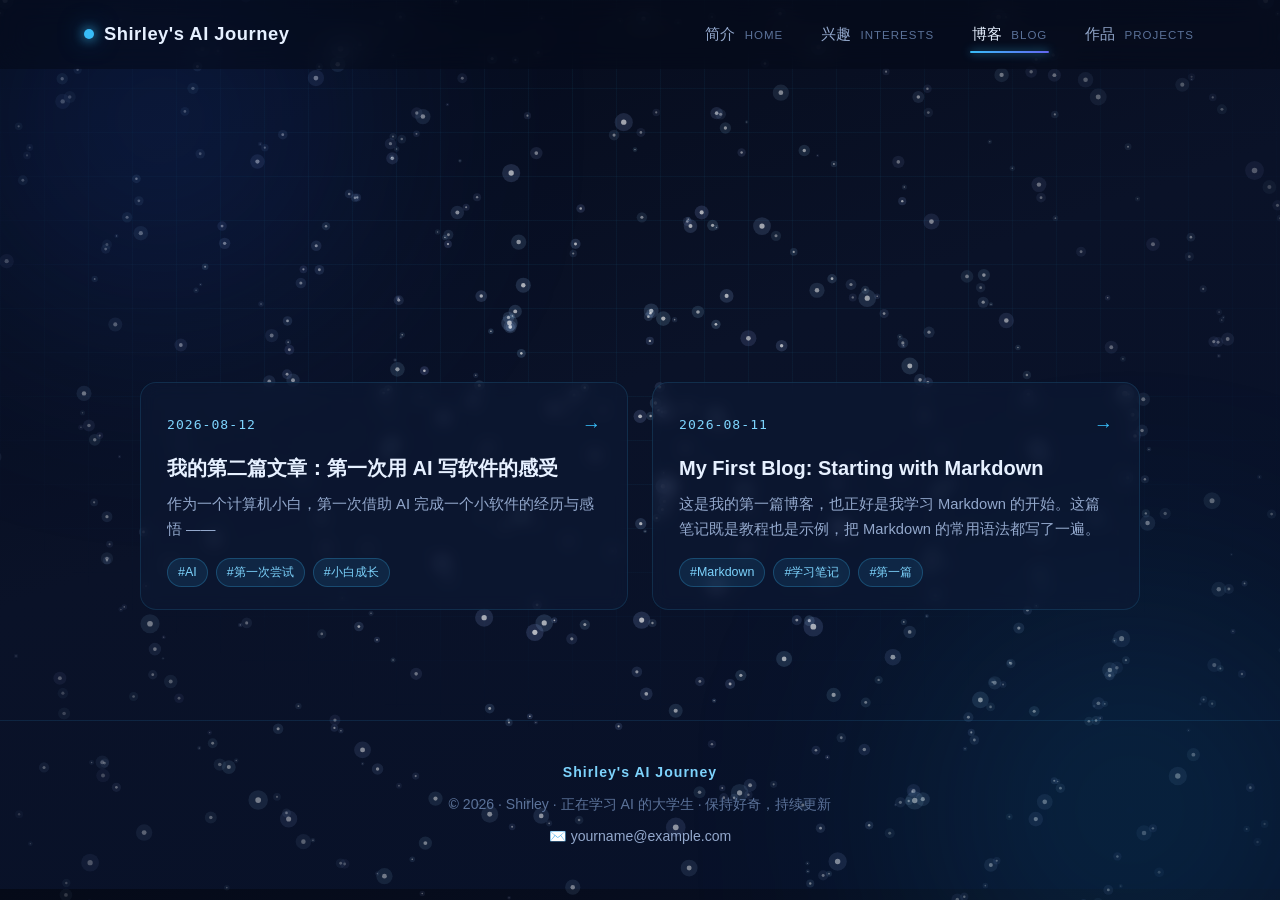
==== blog.html @ dbc84281 "Initial commit: Shirley's AI Journey 个人网站" ====
<!DOCTYPE html>
<html lang="zh-CN">
<head>
  <meta charset="UTF-8" />
  <meta name="viewport" content="width=device-width, initial-scale=1.0" />
  <title>博客 · Shirley's AI Journey</title>
  <meta name="description" content="Shirley 的 AI 学习过程记录博客" />
  <link rel="stylesheet" href="style.css" />
</head>
<body>

  <div class="bg-grid" aria-hidden="true"></div>
  <div class="bg-glow bg-glow-1" aria-hidden="true"></div>
  <div class="bg-glow bg-glow-2" aria-hidden="true"></div>

  <!-- 顶部导航 -->
  <header class="navbar">
    <div class="nav-inner">
      <a href="index.html" class="logo">
        <span class="logo-dot"></span>
        Shirley's&nbsp;AI&nbsp;Journey
      </a>
      <nav class="nav-links" id="navLinks">
        <a href="index.html#home" class="nav-link">简介 <em>Home</em></a>
        <a href="index.html#interests" class="nav-link">兴趣 <em>Interests</em></a>
        <a href="blog.html" class="nav-link active">博客 <em>Blog</em></a>
        <a href="projects.html" class="nav-link">作品 <em>Projects</em></a>
      </nav>
      <button class="nav-toggle" id="navToggle" aria-label="打开菜单" aria-expanded="false">
        <span></span><span></span><span></span>
      </button>
    </div>
  </header>

  <main>
    <!-- 博客页头 -->
    <section class="section blog-head">
      <div class="container">
        <p class="section-kicker reveal">AI LEARNING LOG</p>
        <h1 class="blog-title reveal">我的<span class="gradient-text">AI 学习博客</span></h1>
        <p class="section-sub reveal">记录学习 AI 过程中的思考、踩坑与收获。持续更新中……</p>
      </div>
    </section>

    <!-- 文章列表 -->
    <section class="section blog-list-section">
      <div class="container">
        <div id="postList" class="post-list">
          <!-- 文章卡片由 JS 渲染 -->
        </div>
        <div id="postEmpty" class="post-empty" hidden>
          <p>📭 还没有文章。</p>
          <p class="post-empty-sub">把写好的 md 文件放进 <code>articles/</code> 目录，并在 <code>articles/list.js</code> 中登记文件名即可。</p>
        </div>
      </div>
    </section>
  </main>

  <!-- 页脚 -->
  <footer class="footer">
    <div class="container footer-inner">
      <p class="footer-logo">Shirley's&nbsp;AI&nbsp;Journey</p>
      <p>© <span id="year"></span> · Shirley · 正在学习 AI 的大学生 · 保持好奇，持续更新</p>
      <p class="footer-email">✉️ yourname@example.com</p>
    </div>
  </footer>

  <script src="articles/parser.js?v=3"></script>
  <script src="articles/list.js?v=4"></script>
  <script>
    (function () {
      "use strict";

      /* 导航滚动 + 汉堡菜单（与首页一致） */
      const navbar = document.querySelector(".navbar");
      const onScrollNav = () => navbar.classList.toggle("scrolled", window.scrollY > 40);
      window.addEventListener("scroll", onScrollNav, { passive: true });
      onScrollNav();

      const navToggle = document.getElementById("navToggle");
      const navLinks = document.getElementById("navLinks");
      navToggle.addEventListener("click", () => {
        const isOpen = navLinks.classList.toggle("open");
        navToggle.classList.toggle("open", isOpen);
        navToggle.setAttribute("aria-expanded", String(isOpen));
      });
      navLinks.querySelectorAll("a").forEach((link) =>
        link.addEventListener("click", () => {
          navLinks.classList.remove("open");
          navToggle.classList.remove("open");
        })
      );

      /* 页脚年份 */
      document.getElementById("year").textContent = new Date().getFullYear();

      /* ---------- 渲染文章列表 ---------- */
      const listEl = document.getElementById("postList");
      const emptyEl = document.getElementById("postEmpty");

      async function loadPosts() {
        const files = window.BLOG_POSTS || [];
        const posts = [];
        let fetchFailed = false;

        for (const file of files) {
          try {
            const res = await fetch("articles/" + encodeURIComponent(file));
            if (!res.ok) continue;
            const text = await res.text();
            const { meta, tags, body, error } = BlogParser.parse(text);
            if (error) continue;
            posts.push({ file, meta, tags, body });
          } catch (e) {
            fetchFailed = true; /* 网络/协议错误，例如用 file:// 直接打开 */
          }
        }

        // 按日期倒序（无日期的排最后）
        posts.sort((a, b) => {
          const da = a.meta.date || "0000";
          const db = b.meta.date || "0000";
          return db.localeCompare(da);
        });

        if (posts.length === 0) {
          if (fetchFailed) {
            // 抓取失败：给出明确诊断
            const isFile = location.protocol === "file:";
            emptyEl.innerHTML =
              (isFile
                ? "<p>🔌 检测到你正在用 <code>file://</code> 直接打开页面。</p>"
                : "<p>🔌 读取文章失败（网络或服务器问题）。</p>") +
              "<p class='post-empty-sub'>浏览器出于安全限制，直接双击打开时无法读取博客文件。<br />" +
              "请通过本地服务器访问：<code>http://127.0.0.1:8000/blog.html</code><br />" +
              "若已在用服务器仍失败，请强制刷新（Mac：<code>Cmd+Shift+R</code>；Windows：<code>Ctrl+Shift+R</code>）。</p>";
          }
          emptyEl.hidden = false;
          return;
        }

        listEl.innerHTML = posts
          .map(
            (p) => `
          <a class="post-card reveal visible" href="post.html?file=${encodeURIComponent(p.file)}">
            <div class="post-card-top">
              <span class="post-date">${BlogParser.formatDate(p.meta.date)}</span>
              <span class="post-arrow">→</span>
            </div>
            <h2 class="post-card-title">${escapeHtml(p.meta.title || "未命名文章")}</h2>
            ${p.meta.summary ? `<p class="post-card-summary">${escapeHtml(p.meta.summary)}</p>` : ""}
            ${p.tags.length ? `<div class="post-tags">${p.tags.map((t) => `<span class="post-tag">#${escapeHtml(t)}</span>`).join("")}</div>` : ""}
          </a>`
          )
          .join("");
      }

      function escapeHtml(s) {
        return s.replace(/[&<>"']/g, (c) => ({
          "&": "&amp;", "<": "&lt;", ">": "&gt;", '"': "&quot;", "'": "&#39;",
        }[c]));
      }

      loadPosts();
    })();
  </script>
  <script src="galaxy.js"></script>
</body>
</html>
---- style.css ----
/* ============================================================
   Shirley's AI Journey · 蓝色科技感主题样式
   配色：深蓝黑背景 + 霓虹蓝渐变 + 玻璃拟态卡片
   ============================================================ */

:root {
  /* 蓝色主题色板 */
  --bg-0: #050a18;          /* 最深处 */
  --bg-1: #0a1228;          /* 主背景 */
  --bg-2: #0d1b36;          /* 卡片底层 */
  --blue-300: #7dd3fc;
  --blue-400: #38bdf8;
  --blue-500: #0ea5e9;      /* 主霓虹蓝 */
  --blue-600: #2563eb;
  --indigo-500: #6366f1;
  --text-main: #e6f0ff;
  --text-dim: #93a8cc;
  --text-faint: #5b7299;
  --border-glow: rgba(56, 189, 248, 0.28);
  --glass: rgba(13, 27, 54, 0.55);
  --radius: 16px;
  --transition: 0.35s cubic-bezier(0.22, 1, 0.36, 1);
}

* { margin: 0; padding: 0; box-sizing: border-box; }

html { scroll-behavior: smooth; }

body {
  font-family: "PingFang SC", "Microsoft YaHei", "Helvetica Neue", Arial,
    "Segoe UI", sans-serif;
  background: linear-gradient(160deg, var(--bg-0) 0%, var(--bg-1) 45%, #071129 100%);
  color: var(--text-main);
  line-height: 1.7;
  overflow-x: hidden;
  -webkit-font-smoothing: antialiased;
}

::selection { background: rgba(14, 165, 233, 0.4); color: #fff; }

a { color: inherit; text-decoration: none; }

img { display: block; max-width: 100%; }

/* ---------- 背景装饰 ---------- */
.bg-grid {
  position: fixed;
  inset: 0;
  z-index: -3;
  background-image:
    linear-gradient(rgba(56, 189, 248, 0.05) 1px, transparent 1px),
    linear-gradient(90deg, rgba(56, 189, 248, 0.05) 1px, transparent 1px);
  background-size: 44px 44px;
  mask-image: radial-gradient(ellipse 80% 70% at 50% 30%, #000 30%, transparent 75%);
  -webkit-mask-image: radial-gradient(ellipse 80% 70% at 50% 30%, #000 30%, transparent 75%);
}

.bg-glow {
  position: fixed;
  z-index: -2;
  border-radius: 50%;
  filter: blur(120px);
  opacity: 0.5;
  pointer-events: none;
}
.bg-glow-1 {
  width: 560px; height: 560px;
  top: -160px; left: -120px;
  background: radial-gradient(circle, rgba(37, 99, 235, 0.55), transparent 70%);
  animation: float-glow 12s ease-in-out infinite alternate;
}
.bg-glow-2 {
  width: 620px; height: 620px;
  bottom: -220px; right: -160px;
  background: radial-gradient(circle, rgba(14, 165, 233, 0.4), transparent 70%);
  animation: float-glow 14s ease-in-out infinite alternate-reverse;
}
@keyframes float-glow {
  from { transform: translate3d(0, 0, 0) scale(1); }
  to   { transform: translate3d(40px, 30px, 0) scale(1.12); }
}

/* ---------- 顶部导航 ---------- */
.navbar {
  position: fixed;
  top: 0; left: 0; right: 0;
  z-index: 100;
  backdrop-filter: blur(14px);
  -webkit-backdrop-filter: blur(14px);
  background: rgba(5, 10, 24, 0.55);
  border-bottom: 1px solid transparent;
  transition: border-color var(--transition), background var(--transition);
}
.navbar.scrolled {
  background: rgba(5, 10, 24, 0.85);
  border-bottom-color: var(--border-glow);
}
.nav-inner {
  max-width: 1160px;
  margin: 0 auto;
  padding: 0 24px;
  height: 68px;
  display: flex;
  align-items: center;
  justify-content: space-between;
}

.logo {
  display: flex;
  align-items: center;
  gap: 10px;
  font-size: 1.15rem;
  font-weight: 700;
  letter-spacing: 0.5px;
}
.logo-dot {
  width: 10px; height: 10px;
  border-radius: 50%;
  background: var(--blue-400);
  box-shadow: 0 0 12px var(--blue-400), 0 0 26px rgba(56, 189, 248, 0.6);
  animation: pulse-dot 2.2s ease-in-out infinite;
}
@keyframes pulse-dot {
  0%, 100% { transform: scale(1); opacity: 1; }
  50% { transform: scale(1.35); opacity: 0.75; }
}

.nav-links { display: flex; gap: 34px; }
.nav-link {
  position: relative;
  font-size: 0.95rem;
  color: var(--text-dim);
  transition: color var(--transition);
  padding: 6px 2px;
}
.nav-link em {
  font-style: normal;
  font-size: 0.72rem;
  margin-left: 5px;
  letter-spacing: 1px;
  text-transform: uppercase;
  color: var(--text-faint);
}
.nav-link::after {
  content: "";
  position: absolute;
  left: 0; bottom: 0;
  width: 0; height: 2px;
  border-radius: 2px;
  background: linear-gradient(90deg, var(--blue-400), var(--indigo-500));
  box-shadow: 0 0 8px rgba(56, 189, 248, 0.8);
  transition: width var(--transition);
}
.nav-link:hover, .nav-link.active { color: var(--text-main); }
.nav-link:hover::after, .nav-link.active::after { width: 100%; }

/* 移动端汉堡菜单 */
.nav-toggle {
  display: none;
  flex-direction: column;
  gap: 5px;
  background: none;
  border: 0;
  cursor: pointer;
  padding: 6px;
}
.nav-toggle span {
  width: 22px; height: 2px;
  background: var(--text-main);
  border-radius: 2px;
  transition: transform var(--transition), opacity var(--transition);
}
.nav-toggle.open span:nth-child(1) { transform: translateY(7px) rotate(45deg); }
.nav-toggle.open span:nth-child(2) { opacity: 0; }
.nav-toggle.open span:nth-child(3) { transform: translateY(-7px) rotate(-45deg); }

/* ---------- 通用容器 ---------- */
.container {
  max-width: 1160px;
  margin: 0 auto;
  padding: 0 24px;
}
.section { position: relative; }

/* ---------- 第一屏：简介 ---------- */
.hero {
  min-height: 100vh;
  display: flex;
  flex-direction: column;
  justify-content: center;
  padding: 120px 0 80px;
}
.hero-inner {
  display: grid;
  grid-template-columns: 1.15fr 0.85fr;
  gap: 56px;
  align-items: center;
}

.hero-kicker {
  display: flex;
  align-items: center;
  gap: 12px;
  color: var(--blue-300);
  font-size: 0.85rem;
  letter-spacing: 2px;
  text-transform: uppercase;
  margin-bottom: 22px;
}
.kicker-line {
  width: 40px; height: 2px;
  background: linear-gradient(90deg, var(--blue-400), transparent);
}

.hero-title {
  font-size: clamp(2.2rem, 5.2vw, 3.6rem);
  line-height: 1.25;
  font-weight: 800;
  letter-spacing: 0.5px;
  margin-bottom: 24px;
}
.gradient-text {
  background: linear-gradient(92deg, var(--blue-300) 0%, var(--blue-500) 55%, var(--indigo-500) 100%);
  -webkit-background-clip: text;
  background-clip: text;
  -webkit-text-fill-color: transparent;
  color: transparent;
}

.type-wrap { white-space: nowrap; }
.type-cursor {
  display: inline-block;
  width: 3px;
  margin-left: 4px;
  background: var(--blue-400);
  color: transparent;
  animation: blink 1s steps(1) infinite;
}
@keyframes blink { 50% { opacity: 0; } }

.hero-desc {
  color: var(--text-dim);
  font-size: 1.05rem;
  max-width: 560px;
  margin-bottom: 34px;
}
.hero-desc strong { color: var(--text-main); }

.hero-actions { display: flex; gap: 16px; flex-wrap: wrap; margin-bottom: 44px; }

.btn {
  display: inline-flex;
  align-items: center;
  gap: 8px;
  padding: 13px 28px;
  border-radius: 999px;
  font-size: 0.98rem;
  font-weight: 600;
  cursor: pointer;
  transition: transform var(--transition), box-shadow var(--transition),
    border-color var(--transition), background var(--transition);
}
.btn-primary {
  color: #04101f;
  background: linear-gradient(92deg, var(--blue-300), var(--blue-400));
  box-shadow: 0 8px 28px rgba(14, 165, 233, 0.4);
}
.btn-primary:hover {
  transform: translateY(-3px);
  box-shadow: 0 14px 38px rgba(14, 165, 233, 0.55);
}
.btn-arrow { transition: transform var(--transition); }
.btn-primary:hover .btn-arrow { transform: translateX(5px); }

.btn-ghost {
  color: var(--blue-300);
  border: 1px solid var(--border-glow);
  background: transparent;
}
.btn-ghost:hover {
  border-color: var(--blue-400);
  box-shadow: 0 0 22px rgba(56, 189, 248, 0.25);
  transform: translateY(-3px);
}

/* 关于我的信息卡片 */
.about-cards {
  display: grid;
  grid-template-columns: repeat(3, 1fr);
  gap: 16px;
}
.about-card {
  display: flex;
  gap: 13px;
  padding: 18px 16px;
  border-radius: var(--radius);
  background: var(--glass);
  border: 1px solid rgba(56, 189, 248, 0.14);
  backdrop-filter: blur(8px);
  -webkit-backdrop-filter: blur(8px);
  transition: transform var(--transition), border-color var(--transition),
    box-shadow var(--transition);
}
.about-card:hover {
  transform: translateY(-5px);
  border-color: var(--border-glow);
  box-shadow: 0 12px 32px rgba(14, 165, 233, 0.18);
}
.about-icon {
  font-size: 1.5rem;
  flex-shrink: 0;
  filter: drop-shadow(0 0 8px rgba(56, 189, 248, 0.5));
}
.about-card h3 { font-size: 0.98rem; margin-bottom: 4px; }
.about-card p { font-size: 0.83rem; color: var(--text-dim); }

/* 右侧终端面板 */
.hero-panel { position: relative; }
.panel-card {
  border-radius: var(--radius);
  background: rgba(8, 16, 34, 0.85);
  border: 1px solid var(--border-glow);
  box-shadow: 0 24px 60px rgba(2, 6, 18, 0.6), 0 0 40px rgba(14, 165, 233, 0.12);
  overflow: hidden;
  transform: perspective(1200px) rotateY(-8deg) rotateX(2deg);
  transition: transform var(--transition);
}
.panel-card:hover { transform: perspective(1200px) rotateY(0deg) rotateX(0deg); }
.panel-header {
  display: flex;
  align-items: center;
  gap: 7px;
  padding: 12px 16px;
  background: rgba(56, 189, 248, 0.08);
  border-bottom: 1px solid rgba(56, 189, 248, 0.15);
}
.panel-dot { width: 10px; height: 10px; border-radius: 50%; }
.panel-dot.red    { background: #ff5f57; }
.panel-dot.yellow { background: #febc2e; }
.panel-dot.green  { background: #28c840; }
.panel-title {
  margin-left: auto;
  font-size: 0.78rem;
  color: var(--text-faint);
  font-family: "SF Mono", Consolas, Menlo, monospace;
  letter-spacing: 1px;
}
.panel-body {
  padding: 20px 22px 26px;
  font-family: "SF Mono", Consolas, Menlo, monospace;
  font-size: 0.88rem;
}
.log-time { color: var(--text-faint); }
.log-cmd { color: var(--blue-300); }
.log-out { color: var(--text-dim); padding-left: 2.2em; }
.log-out.success { color: #4ade80; }
.log-cursor { color: var(--blue-400); animation: blink 1s steps(1) infinite; }
.panel-body p { margin-bottom: 7px; }

/* 向下滚动提示 */
.scroll-hint {
  position: absolute;
  left: 50%;
  bottom: 30px;
  transform: translateX(-50%);
  display: flex;
  flex-direction: column;
  align-items: center;
  gap: 8px;
  color: var(--text-faint);
  font-size: 0.7rem;
  letter-spacing: 3px;
}
.mouse {
  width: 24px; height: 38px;
  border: 2px solid var(--text-faint);
  border-radius: 14px;
  display: flex;
  justify-content: center;
  padding-top: 6px;
}
.wheel {
  width: 3px; height: 7px;
  border-radius: 3px;
  background: var(--blue-400);
  animation: wheel 1.6s ease-in-out infinite;
}
@keyframes wheel {
  0%   { transform: translateY(0); opacity: 1; }
  70%  { transform: translateY(12px); opacity: 0; }
  100% { transform: translateY(0); opacity: 0; }
}

/* ---------- 第二屏：兴趣爱好 ---------- */
.interests {
  padding: 120px 0 90px;
}
.section-head {
  text-align: center;
  margin-bottom: 56px;
}
.section-kicker {
  color: var(--blue-400);
  font-size: 0.8rem;
  letter-spacing: 4px;
  text-transform: uppercase;
  margin-bottom: 12px;
}
.section-title {
  font-size: clamp(1.8rem, 4vw, 2.7rem);
  font-weight: 800;
  margin-bottom: 14px;
}
.section-sub { color: var(--text-dim); font-size: 1rem; }

.interests-grid {
  display: grid;
  grid-template-columns: repeat(3, 1fr);
  gap: 26px;
}
.interest-card {
  border-radius: var(--radius);
  background: var(--glass);
  border: 1px solid rgba(56, 189, 248, 0.14);
  backdrop-filter: blur(8px);
  -webkit-backdrop-filter: blur(8px);
  overflow: hidden;
  transition: transform var(--transition), border-color var(--transition),
    box-shadow var(--transition);
}
.interest-card:hover {
  transform: translateY(-8px);
  border-color: var(--border-glow);
  box-shadow: 0 20px 50px rgba(2, 10, 30, 0.6), 0 0 34px rgba(14, 165, 233, 0.2);
}
.card-media {
  position: relative;
  height: 210px;
  overflow: hidden;
}
.card-media img {
  width: 100%;
  height: 100%;
  object-fit: cover;
  transition: transform 0.7s cubic-bezier(0.22, 1, 0.36, 1);
  filter: saturate(0.92) brightness(0.95);
}
.interest-card:hover .card-media img {
  transform: scale(1.08);
  filter: saturate(1.05) brightness(1.02);
}
.card-media::after {
  content: "";
  position: absolute;
  inset: 0;
  background: linear-gradient(180deg, transparent 40%, rgba(5, 10, 24, 0.75) 100%);
}
.card-tag {
  position: absolute;
  top: 14px; left: 14px;
  z-index: 2;
  padding: 5px 12px;
  border-radius: 999px;
  font-size: 0.76rem;
  letter-spacing: 1px;
  color: #e8f6ff;
  background: rgba(8, 20, 40, 0.6);
  border: 1px solid rgba(125, 211, 252, 0.35);
  backdrop-filter: blur(6px);
  -webkit-backdrop-filter: blur(6px);
}
.card-body { padding: 22px 22px 26px; }
.card-body h3 {
  font-size: 1.3rem;
  margin-bottom: 10px;
  display: flex;
  align-items: center;
  gap: 8px;
}
.card-body h3::after {
  content: "";
  flex: 0 0 26px;
  height: 2px;
  border-radius: 2px;
  background: linear-gradient(90deg, var(--blue-400), transparent);
}
.card-body p { color: var(--text-dim); font-size: 0.92rem; margin-bottom: 16px; }
.card-points { list-style: none; }
.card-points li {
  position: relative;
  padding-left: 20px;
  font-size: 0.88rem;
  color: var(--text-main);
  margin-bottom: 8px;
}
.card-points li::before {
  content: "";
  position: absolute;
  left: 0; top: 9px;
  width: 8px; height: 8px;
  border-radius: 2px;
  transform: rotate(45deg);
  background: linear-gradient(135deg, var(--blue-400), var(--indigo-500));
  box-shadow: 0 0 8px rgba(56, 189, 248, 0.7);
}

.photo-note {
  margin-top: 36px;
  text-align: center;
  font-size: 0.82rem;
  color: var(--text-faint);
}

/* 首页博客入口 */
.blog-cta {
  margin-top: 56px;
  display: flex;
  align-items: center;
  gap: 20px;
  flex-wrap: wrap;
  padding: 26px 30px;
  border-radius: var(--radius);
  background: linear-gradient(120deg, rgba(37, 99, 235, 0.16), rgba(14, 165, 233, 0.08));
  border: 1px solid var(--border-glow);
  box-shadow: 0 10px 34px rgba(2, 10, 30, 0.4);
}
.blog-cta-icon {
  font-size: 2rem;
  filter: drop-shadow(0 0 10px rgba(56, 189, 248, 0.6));
}
.blog-cta-text { flex: 1; min-width: 220px; }
.blog-cta-text h3 { font-size: 1.15rem; margin-bottom: 4px; }
.blog-cta-text p { color: var(--text-dim); font-size: 0.9rem; }

/* ---------- 页脚 ---------- */
.footer {
  border-top: 1px solid rgba(56, 189, 248, 0.12);
  padding: 40px 0;
}
.footer-inner {
  display: flex;
  flex-direction: column;
  align-items: center;
  gap: 8px;
  text-align: center;
  color: var(--text-faint);
  font-size: 0.88rem;
}
.footer-logo {
  font-weight: 700;
  color: var(--blue-300);
  letter-spacing: 1px;
  display: flex;
  align-items: center;
  gap: 8px;
}
.footer-email { color: var(--text-dim); }

/* ---------- 滚动渐入动画 ---------- */
.reveal {
  opacity: 0;
  transform: translateY(30px);
  transition: opacity 0.8s ease, transform 0.8s cubic-bezier(0.22, 1, 0.36, 1);
}
.reveal.visible {
  opacity: 1;
  transform: translateY(0);
}

/* ---------- 响应式 ---------- */
@media (max-width: 960px) {
  .hero-inner { grid-template-columns: 1fr; gap: 40px; }
  .hero-panel { max-width: 480px; }
  .panel-card { transform: none; }
  .interests-grid { grid-template-columns: 1fr; max-width: 520px; margin: 0 auto; }
}

@media (max-width: 640px) {
  .nav-links {
    position: fixed;
    top: 68px; left: 0; right: 0;
    flex-direction: column;
    gap: 0;
    background: rgba(5, 10, 24, 0.97);
    border-bottom: 1px solid var(--border-glow);
    padding: 12px 24px;
    transform: translateY(-120%);
    transition: transform var(--transition);
  }
  .nav-links.open { transform: translateY(0); }
  .nav-link { padding: 12px 2px; }
  .nav-toggle { display: flex; }

  .about-cards { grid-template-columns: 1fr; }
  .hero { padding-top: 110px; }
  .scroll-hint { display: none; }
}

/* ============================================================
   博客：列表页
   ============================================================ */
.blog-head {
  padding: 160px 0 20px;
  text-align: center;
}
.blog-title {
  font-size: clamp(2rem, 5vw, 3.2rem);
  font-weight: 800;
  margin-bottom: 14px;
}
.blog-list-section {
  padding: 40px 0 110px;
}

.post-list {
  display: grid;
  grid-template-columns: repeat(2, 1fr);
  gap: 24px;
  max-width: 1000px;
  margin: 0 auto;
}
.post-card {
  display: block;
  padding: 26px 26px 22px;
  border-radius: var(--radius);
  background: var(--glass);
  border: 1px solid rgba(56, 189, 248, 0.14);
  backdrop-filter: blur(8px);
  -webkit-backdrop-filter: blur(8px);
  transition: transform var(--transition), border-color var(--transition),
    box-shadow var(--transition);
}
.post-card:hover {
  transform: translateY(-6px);
  border-color: var(--border-glow);
  box-shadow: 0 16px 44px rgba(2, 10, 30, 0.6), 0 0 30px rgba(14, 165, 233, 0.18);
}
.post-card-top {
  display: flex;
  align-items: center;
  justify-content: space-between;
  margin-bottom: 12px;
}
.post-date {
  font-size: 0.82rem;
  letter-spacing: 1px;
  color: var(--blue-300);
  font-family: "SF Mono", Consolas, Menlo, monospace;
}
.post-arrow {
  color: var(--blue-400);
  font-size: 1.2rem;
  transition: transform var(--transition);
}
.post-card:hover .post-arrow { transform: translateX(5px); }
.post-card-title {
  font-size: 1.25rem;
  font-weight: 700;
  margin-bottom: 10px;
  line-height: 1.4;
}
.post-card-summary {
  color: var(--text-dim);
  font-size: 0.92rem;
  margin-bottom: 16px;
  display: -webkit-box;
  -webkit-line-clamp: 2;
  -webkit-box-orient: vertical;
  overflow: hidden;
}

.post-tags { display: flex; flex-wrap: wrap; gap: 8px; }
.post-tag {
  font-size: 0.78rem;
  padding: 3px 10px;
  border-radius: 999px;
  color: var(--blue-300);
  background: rgba(56, 189, 248, 0.1);
  border: 1px solid rgba(56, 189, 248, 0.25);
}

.post-empty {
  text-align: center;
  padding: 60px 0;
  color: var(--text-dim);
  font-size: 1.05rem;
}
.post-empty-sub {
  margin-top: 10px;
  font-size: 0.88rem;
  color: var(--text-faint);
}
.post-empty code {
  color: var(--blue-300);
  background: rgba(56, 189, 248, 0.12);
  padding: 2px 7px;
  border-radius: 6px;
  font-family: "SF Mono", Consolas, Menlo, monospace;
}

/* ============================================================
   博客：文章阅读页
   ============================================================ */
.post-section { padding: 140px 0 90px; }
.post-container { max-width: 820px; }

.post-back {
  display: inline-block;
  color: var(--blue-300);
  font-size: 0.92rem;
  margin-bottom: 28px;
  transition: transform var(--transition), color var(--transition);
}
.post-back:hover { color: var(--text-main); transform: translateX(-4px); }

.post-header { margin-bottom: 34px; }
.post-title {
  font-size: clamp(1.7rem, 4vw, 2.5rem);
  font-weight: 800;
  line-height: 1.35;
  margin-bottom: 14px;
}
.post-meta {
  display: flex;
  align-items: center;
  flex-wrap: wrap;
  gap: 14px;
}

.post-content {
  font-size: 1.02rem;
  color: var(--text-main);
  line-height: 1.9;
}
.post-content h2 {
  font-size: 1.5rem;
  margin: 42px 0 16px;
  padding-bottom: 10px;
  border-bottom: 1px solid rgba(56, 189, 248, 0.18);
}
.post-content h2::before {
  content: "▍";
  color: var(--blue-400);
  margin-right: 8px;
}
.post-content h3 {
  font-size: 1.2rem;
  margin: 30px 0 12px;
  color: var(--blue-300);
}
.post-content p { margin-bottom: 18px; }
.post-content a {
  color: var(--blue-400);
  text-decoration: underline;
  text-underline-offset: 3px;
}
.post-content strong { color: #fff; }
.post-content ul, .post-content ol { margin: 0 0 18px 1.4em; }
.post-content li { margin-bottom: 6px; }
.post-content li::marker { color: var(--blue-400); }

.post-content blockquote {
  margin: 20px 0;
  padding: 14px 20px;
  border-left: 3px solid var(--blue-500);
  background: rgba(56, 189, 248, 0.08);
  border-radius: 0 12px 12px 0;
  color: var(--text-dim);
}
.post-content blockquote p { margin-bottom: 0; }

.post-content code {
  font-family: "SF Mono", Consolas, Menlo, monospace;
  font-size: 0.9em;
  color: var(--blue-300);
  background: rgba(56, 189, 248, 0.12);
  padding: 2px 7px;
  border-radius: 6px;
}
.post-content pre {
  margin: 22px 0;
  border-radius: 12px;
  border: 1px solid rgba(56, 189, 248, 0.16);
  background: #0b1226;
  box-shadow: 0 10px 30px rgba(2, 8, 24, 0.5);
  overflow-x: auto;
}
.post-content pre code {
  display: block;
  padding: 18px 20px;
  background: none;
  color: var(--text-main);
  font-size: 0.88rem;
  line-height: 1.7;
}

.post-content table {
  width: 100%;
  border-collapse: collapse;
  margin: 22px 0;
  font-size: 0.94rem;
}
.post-content th, .post-content td {
  padding: 10px 14px;
  border: 1px solid rgba(56, 189, 248, 0.2);
  text-align: left;
}
.post-content th {
  background: rgba(56, 189, 248, 0.12);
  color: var(--blue-300);
  font-weight: 600;
}
.post-content tr:nth-child(even) td { background: rgba(56, 189, 248, 0.04); }

.post-content img {
  border-radius: 12px;
  border: 1px solid rgba(56, 189, 248, 0.2);
  margin: 22px auto;
  max-width: 100%;
}
.post-content hr {
  margin: 36px 0;
  border: 0;
  height: 1px;
  background: linear-gradient(90deg, transparent, var(--blue-500), transparent);
}

.loading { color: var(--text-faint); text-align: center; padding: 40px 0; }
.post-footer { margin-top: 46px; padding-top: 26px; border-top: 1px solid rgba(56, 189, 248, 0.15); }

/* 作品页：内容垂直居中，卡片上移至屏幕中央 */
.page-projects main {
  min-height: 100vh;
  display: flex;
  flex-direction: column;
  justify-content: center;
}
.page-projects .blog-head {
  padding: 130px 0 16px;
}
.page-projects .blog-list-section {
  padding: 20px 0 70px;
}

/* 博客相关响应式 */
@media (max-width: 860px) {
  .post-list { grid-template-columns: 1fr; }
}

/* ============================================================
   作品集：Projects
   ============================================================ */
.projects-grid {
  display: grid;
  grid-template-columns: repeat(3, 1fr);
  gap: 26px;
}
/* 单卡模式：一张大卡片居中 */
.projects-grid-single {
  grid-template-columns: 1fr;
  max-width: 760px;
  margin: 0 auto;
}

/* 卡片：封面为背景，文字叠加在封面之上 */
.project-card {
  position: relative;
  display: block;
  min-height: 420px;
  border-radius: var(--radius);
  border: 1px solid rgba(56, 189, 248, 0.2);
  overflow: hidden;
  box-shadow:
    0 0 18px rgba(56, 189, 248, 0.22),
    0 0 46px rgba(37, 99, 235, 0.12),
    inset 0 0 14px rgba(56, 189, 248, 0.06);
  transition: transform var(--transition), border-color var(--transition),
    box-shadow var(--transition);
}
/* 渐变发光边框 */
.project-card::before {
  content: "";
  position: absolute;
  inset: 0;
  z-index: 3;
  border-radius: inherit;
  padding: 1.5px;
  background: linear-gradient(
    135deg,
    rgba(125, 211, 252, 0.9),
    rgba(56, 189, 248, 0.25) 40%,
    rgba(99, 102, 241, 0.9)
  );
  -webkit-mask: linear-gradient(#000 0 0) content-box, linear-gradient(#000 0 0);
  -webkit-mask-composite: xor;
  mask: linear-gradient(#000 0 0) content-box, linear-gradient(#000 0 0);
  mask-composite: exclude;
  pointer-events: none;
}
/* 右上角光晕装饰 */
.project-card::after {
  content: "";
  position: absolute;
  top: 0;
  right: 0;
  width: 120px;
  height: 120px;
  background: radial-gradient(
    circle at top right,
    rgba(125, 211, 252, 0.4),
    transparent 70%
  );
  z-index: 1;
  pointer-events: none;
}
.projects-grid-single .project-card {
  min-height: 500px;
}
.project-card:hover {
  transform: translateY(-8px);
  border-color: rgba(125, 211, 252, 0.6);
  box-shadow:
    0 0 28px rgba(56, 189, 248, 0.5),
    0 0 80px rgba(37, 99, 235, 0.28),
    inset 0 0 18px rgba(56, 189, 248, 0.14);
}
.project-card-clickable {
  cursor: pointer;
}

/* 封面背景层（Grainient 渐变 或 图片） */
.project-cover-grainient,
.project-bg-img {
  position: absolute;
  inset: 0;
  width: 100%;
  height: 100%;
}
.project-bg-img {
  object-fit: cover;
  position: absolute;
  inset: 0;
  width: 100%;
  height: 100%;
  z-index: 1; /* 在渐变 canvas 之上：加载成功显示图片，失败隐藏则露出渐变 */
  background: linear-gradient(135deg, #1e3a8a, #0ea5e9); /* 图片加载前的占位背景 */
  transition: transform 0.7s cubic-bezier(0.22, 1, 0.36, 1);
}
.project-card:hover .project-bg-img {
  transform: scale(1.06);
}
.project-card:hover .project-cover-grainient {
  filter: brightness(1.08);
}

/* 底部渐变遮罩：保证文字可读 */
.project-overlay {
  position: absolute;
  inset: 0;
  z-index: 1;
  background: linear-gradient(
    180deg,
    rgba(5, 10, 24, 0.05) 25%,
    rgba(5, 10, 24, 0.55) 55%,
    rgba(5, 10, 24, 0.92) 100%
  );
  pointer-events: none;
}

/* 文字层：叠加在封面之上 */
.project-body {
  position: absolute;
  left: 0;
  right: 0;
  bottom: 0;
  z-index: 2;
  padding: 22px 24px 26px;
}
.projects-grid-single .project-body {
  padding: 30px 34px 34px;
}
.project-title-row {
  display: flex;
  align-items: center;
  justify-content: space-between;
  gap: 10px;
  margin-bottom: 10px;
}
.project-title-row h3 {
  font-size: 1.35rem;
  font-weight: 800;
  color: #fff;
}
.projects-grid-single .project-title-row h3 {
  font-size: 1.7rem;
}
.project-status {
  flex-shrink: 0;
  font-size: 0.74rem;
  padding: 3px 10px;
  border-radius: 999px;
  color: var(--blue-300);
  background: rgba(8, 20, 40, 0.55);
  border: 1px solid rgba(125, 211, 252, 0.35);
  backdrop-filter: blur(6px);
  -webkit-backdrop-filter: blur(6px);
}
.project-desc {
  color: #c9d8f0;
  font-size: 0.95rem;
  line-height: 1.8;
  margin-bottom: 14px;
  text-shadow: 0 1px 8px rgba(0, 0, 0, 0.6);
}
.projects-grid-single .project-desc {
  font-size: 1.08rem;
  line-height: 1.9;
  margin-bottom: 18px;
}
.project-card .post-tags .post-tag {
  background: rgba(8, 20, 40, 0.5);
}
.projects-grid-single .post-tag {
  font-size: 0.85rem;
  padding: 5px 14px;
}
.project-link {
  margin-top: 16px;
  padding: 9px 20px;
  font-size: 0.88rem;
}
.projects-grid-single .project-link {
  padding: 11px 24px;
  font-size: 0.95rem;
}

@media (max-width: 960px) {
  .projects-grid { grid-template-columns: repeat(2, 1fr); }
}
@media (max-width: 640px) {
  .projects-grid { grid-template-columns: 1fr; }
}
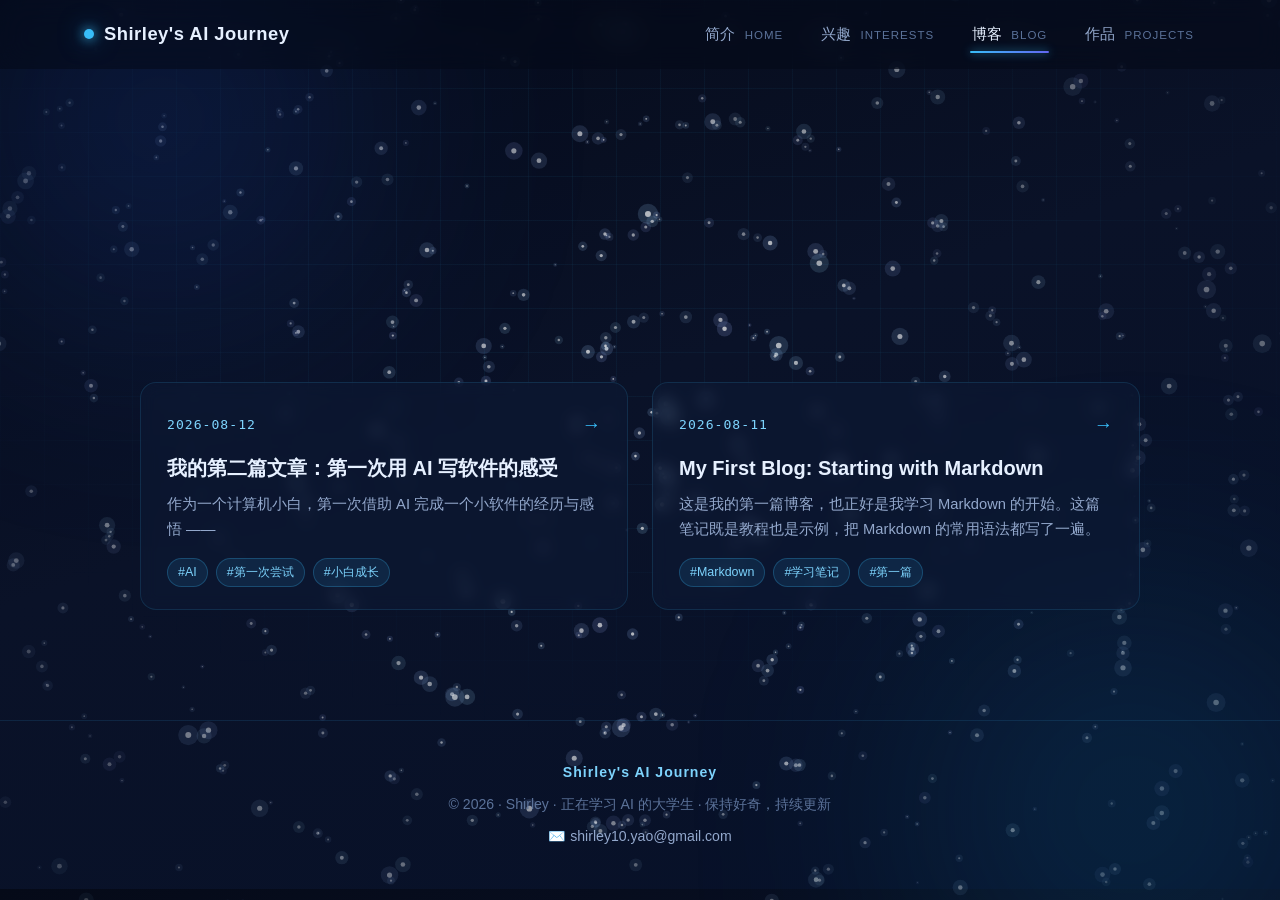
==== commit e3adc80f: "更新页脚邮箱为 shirley10.yao@gmail.com，移除兴趣栏图片说明" ====
--- a/blog.html
+++ b/blog.html
@@ -61,7 +61,7 @@
     <div class="container footer-inner">
       <p class="footer-logo">Shirley's&nbsp;AI&nbsp;Journey</p>
       <p>© <span id="year"></span> · Shirley · 正在学习 AI 的大学生 · 保持好奇，持续更新</p>
-      <p class="footer-email">✉️ yourname@example.com</p>
+      <p class="footer-email">✉️ shirley10.yao@gmail.com</p>
     </div>
   </footer>
 
--- a/style.css
+++ b/style.css
@@ -502,13 +502,6 @@
   transform: rotate(45deg);
   background: linear-gradient(135deg, var(--blue-400), var(--indigo-500));
   box-shadow: 0 0 8px rgba(56, 189, 248, 0.7);
-}
-
-.photo-note {
-  margin-top: 36px;
-  text-align: center;
-  font-size: 0.82rem;
-  color: var(--text-faint);
 }
 
 /* 首页博客入口 */
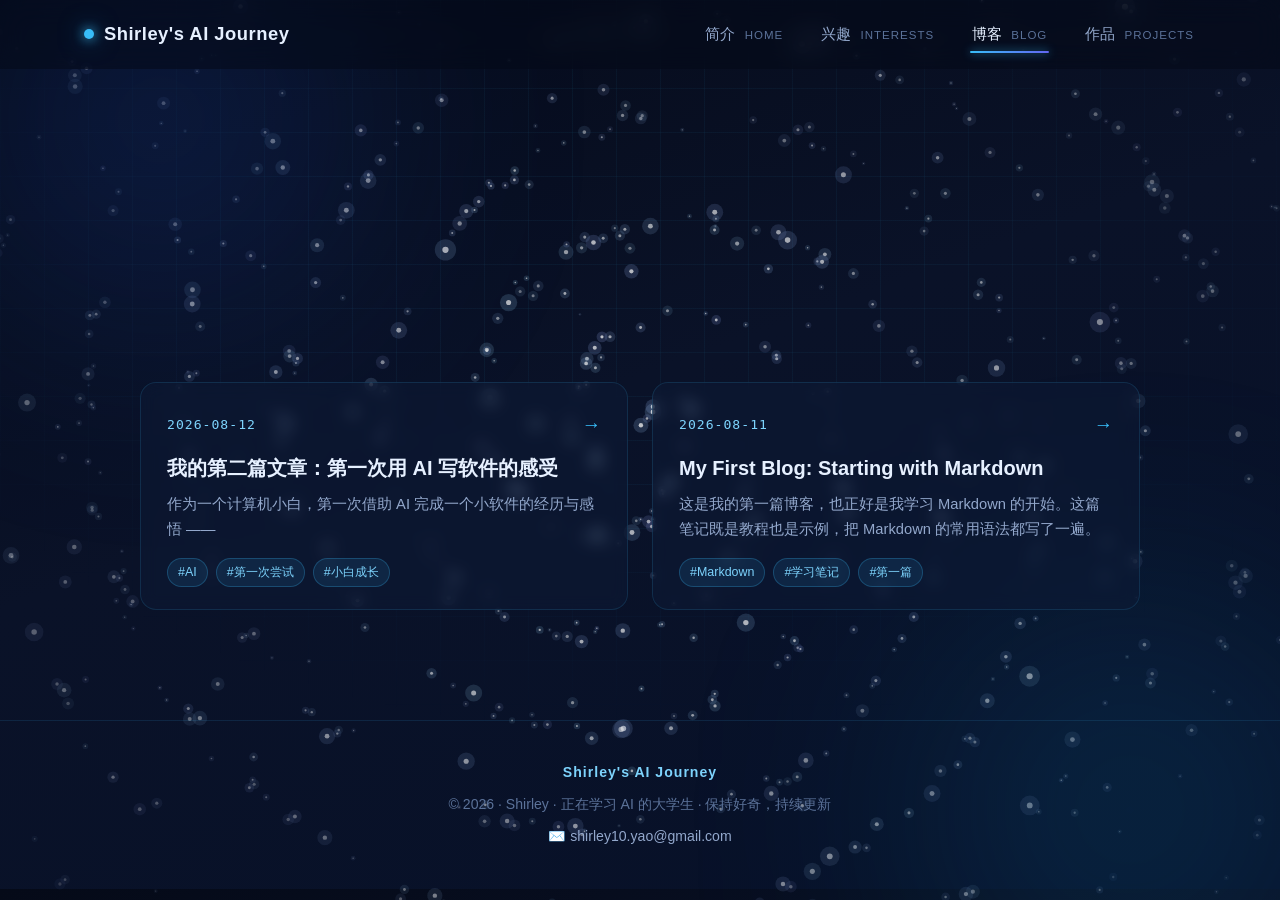
==== commit 4dfa1bb5: "添加粉色小猪 favicon 图标" ====
--- a/blog.html
+++ b/blog.html
@@ -3,6 +3,7 @@
 <head>
   <meta charset="UTF-8" />
   <meta name="viewport" content="width=device-width, initial-scale=1.0" />
+  <link rel="icon" type="image/svg+xml" href="favicon.svg" />
   <title>博客 · Shirley's AI Journey</title>
   <meta name="description" content="Shirley 的 AI 学习过程记录博客" />
   <link rel="stylesheet" href="style.css" />
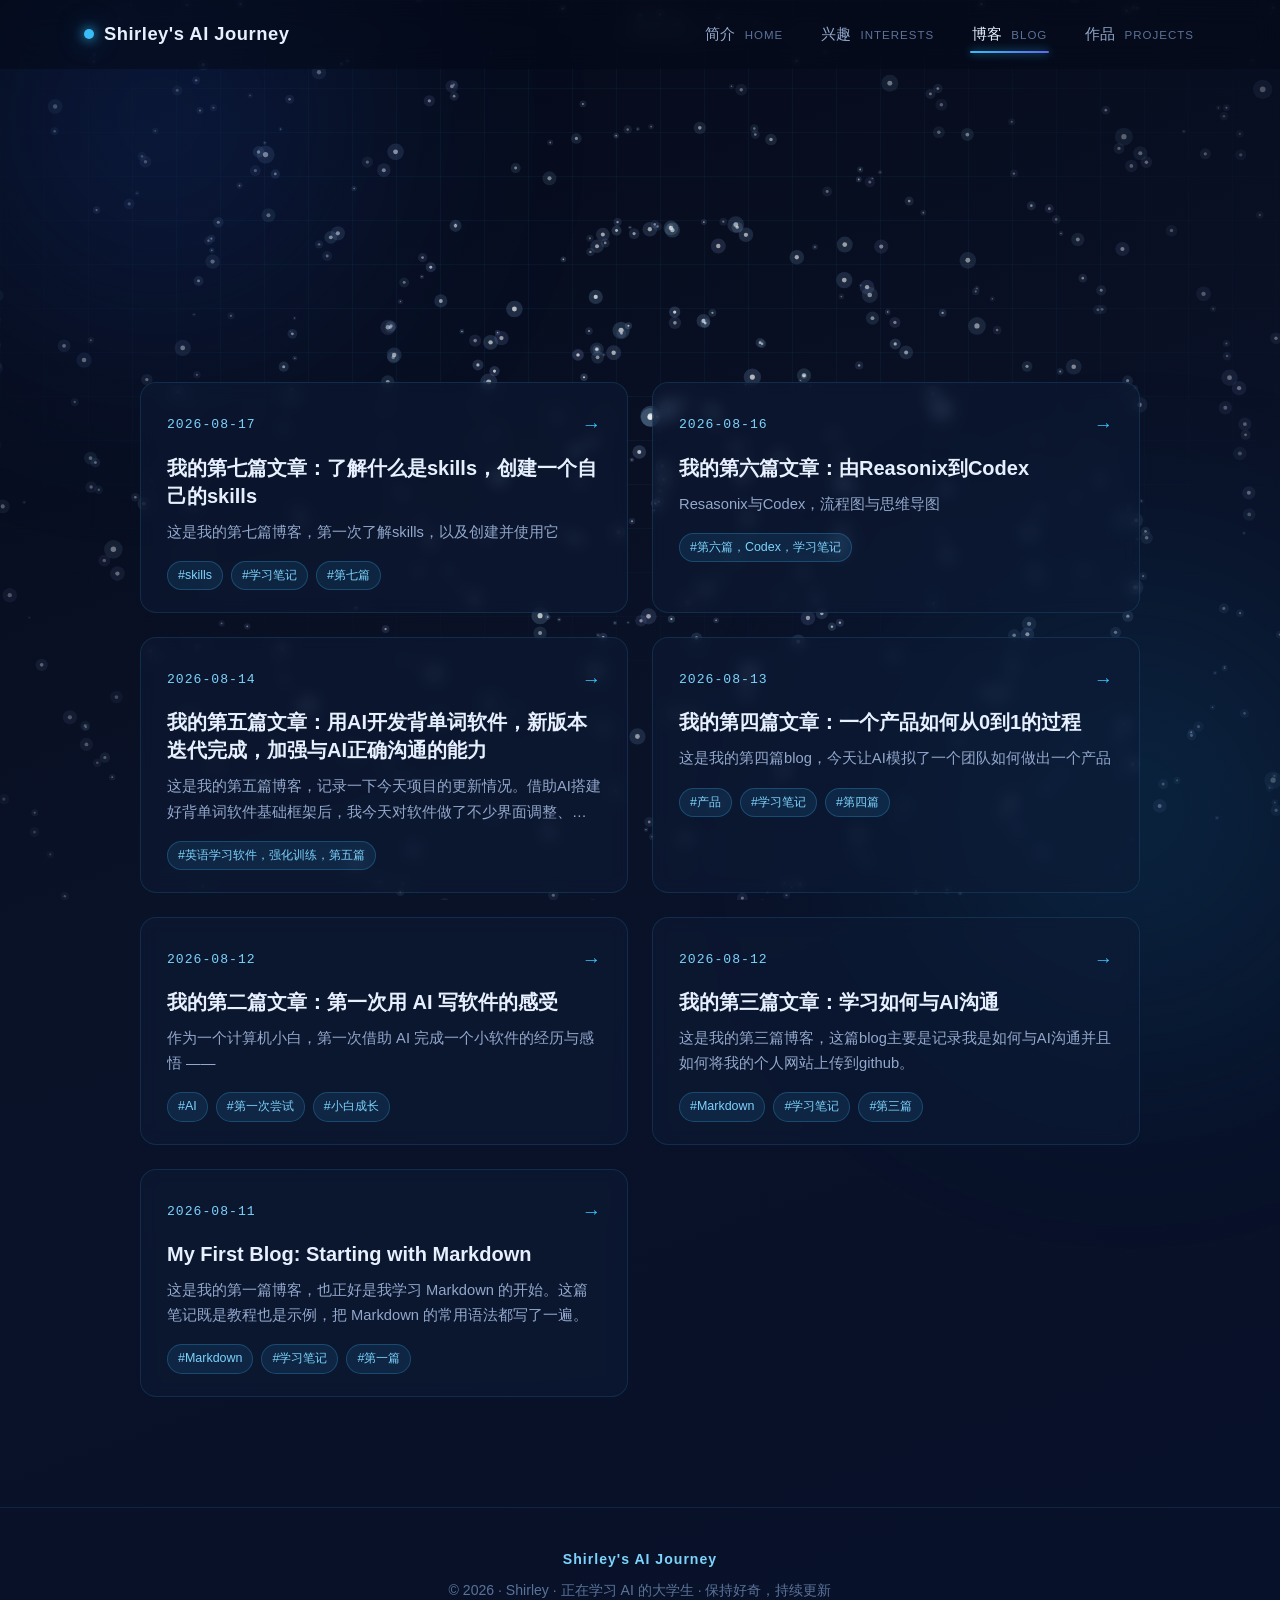
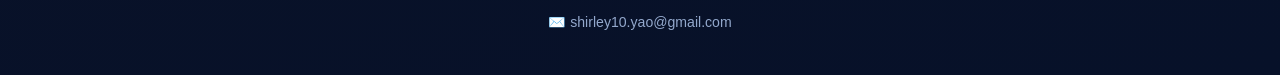
==== commit e7fbc858: "blog.html 文章清单改为动态版本号，彻底解决缓存导致的新文章不显示" ====
--- a/blog.html
+++ b/blog.html
@@ -67,7 +67,10 @@
   </footer>
 
   <script src="articles/parser.js?v=3"></script>
-  <script src="articles/list.js?v=4"></script>
+  <script>
+    // 动态版本号：每次加载强制获取最新文章清单，避免浏览器缓存旧 list.js
+    document.write('<scr' + 'ipt src="articles/list.js?v=' + Date.now() + '"><\/scr' + 'ipt>');
+  </script>
   <script>
     (function () {
       "use strict";
